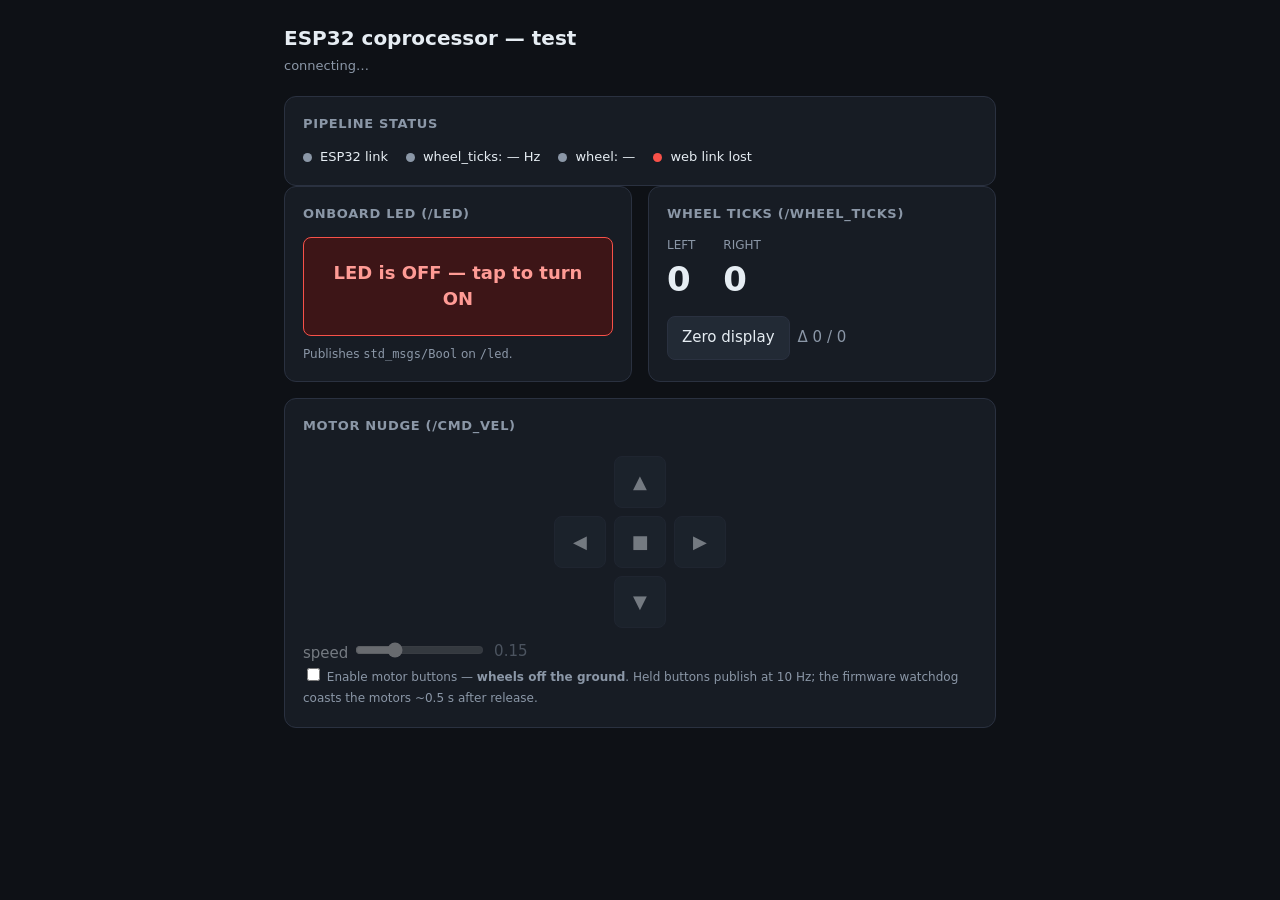
==== firmware/esp32_coprocessor/webtest/index.html @ 497e55a5 "esp32: single-channel encoders + suspension switch, native agent, web test rig Firmware (firmware/es" ====
<!DOCTYPE html>
<html lang="en">
<head>
<meta charset="utf-8">
<meta name="viewport" content="width=device-width, initial-scale=1">
<title>ESP32 coprocessor — test</title>
<style>
  :root { --bg:#0e1116; --card:#171c24; --line:#2a3140; --fg:#e6edf3;
          --mut:#8b97a7; --ok:#3fb950; --bad:#f85149; --acc:#2f81f7; }
  * { box-sizing: border-box; }
  body { margin:0; font:15px/1.45 system-ui,sans-serif; background:var(--bg);
         color:var(--fg); padding:24px; max-width:760px; margin:0 auto; }
  h1 { font-size:20px; margin:0 0 4px; }
  .sub { color:var(--mut); margin:0 0 20px; font-size:13px; }
  .grid { display:grid; gap:16px; grid-template-columns:1fr 1fr; }
  .card { background:var(--card); border:1px solid var(--line); border-radius:12px;
          padding:18px; }
  .card.wide { grid-column:1 / -1; }
  .card h2 { font-size:13px; text-transform:uppercase; letter-spacing:.05em;
             color:var(--mut); margin:0 0 14px; }
  .statline { display:flex; gap:18px; flex-wrap:wrap; }
  .stat { display:flex; align-items:center; gap:8px; font-size:13px; }
  .dot { width:9px; height:9px; border-radius:50%; background:var(--mut); }
  .dot.on { background:var(--ok); box-shadow:0 0 8px var(--ok); }
  .dot.off { background:var(--bad); }
  .big { font-variant-numeric:tabular-nums; font-size:34px; font-weight:600; }
  .enc { display:flex; gap:28px; }
  .enc .lbl { color:var(--mut); font-size:12px; text-transform:uppercase; }
  button { font:inherit; color:var(--fg); background:#222a35; border:1px solid var(--line);
           border-radius:8px; padding:10px 14px; cursor:pointer; }
  button:hover { border-color:var(--acc); }
  button:active { transform:translateY(1px); }
  .ledbtn { width:100%; padding:22px; font-size:18px; font-weight:600;
            border:1px solid var(--line); }
  .ledbtn.on  { background:#143d1f; border-color:var(--ok); color:#7ee787; }
  .ledbtn.off { background:#3d1517; border-color:var(--bad); color:#ff9b95; }
  .row { display:flex; gap:8px; align-items:center; flex-wrap:wrap; }
  .pad { display:grid; grid-template-columns:repeat(3,52px); grid-template-rows:repeat(3,52px);
         gap:8px; justify-content:center; margin-top:6px; }
  .pad button { padding:0; font-size:18px; }
  .pad .c { grid-column:2; } .pad .l { grid-column:1; grid-row:2; }
  .pad .s { grid-column:2; grid-row:2; } .pad .r { grid-column:3; grid-row:2; }
  .pad .d { grid-column:2; grid-row:3; }
  .warn { color:var(--mut); font-size:12px; margin:10px 0 0; }
  .mut { color:var(--mut); }
  a { color:var(--acc); }
  fieldset:disabled { opacity:.45; }
</style>
</head>
<body>
  <h1>ESP32 coprocessor — test</h1>
  <p class="sub" id="meta">connecting…</p>

  <div class="card wide">
    <h2>Pipeline status</h2>
    <div class="statline">
      <div class="stat"><span class="dot" id="d-node"></span> <span>ESP32 link</span></div>
      <div class="stat"><span class="dot" id="d-ticks"></span> <span id="t-rate">wheel_ticks: — Hz</span></div>
      <div class="stat"><span class="dot" id="d-susp"></span> <span id="t-susp">wheel: —</span></div>
      <div class="stat"><span class="dot off" id="d-web"></span> <span id="t-web">web link</span></div>
    </div>
  </div>

  <div class="grid">
    <div class="card">
      <h2>Onboard LED (/led)</h2>
      <button id="led" class="ledbtn off" onclick="toggleLed()">LED is OFF — tap to turn ON</button>
      <p class="warn">Publishes <code>std_msgs/Bool</code> on <code>/led</code>.</p>
    </div>

    <div class="card">
      <h2>Wheel ticks (/wheel_ticks)</h2>
      <div class="enc">
        <div><div class="lbl">left</div><div class="big" id="encL">0</div></div>
        <div><div class="lbl">right</div><div class="big" id="encR">0</div></div>
      </div>
      <div class="row" style="margin-top:12px">
        <button onclick="zero()">Zero display</button>
        <span class="mut" id="encDelta">Δ 0 / 0</span>
      </div>
    </div>

    <div class="card wide">
      <h2>Motor nudge (/cmd_vel)</h2>
      <fieldset id="motorFs" disabled style="border:none;padding:0;margin:0">
        <div class="pad">
          <button class="c" data-lin="1"  data-ang="0">▲</button>
          <button class="l" data-lin="0"  data-ang="1">◀</button>
          <button class="s" onclick="sendCmd(0,0)">■</button>
          <button class="r" data-lin="0"  data-ang="-1">▶</button>
          <button class="d" data-lin="-1" data-ang="0">▼</button>
        </div>
        <div class="row" style="margin-top:12px">
          <label>speed <input type="range" id="spd" min="0.05" max="0.4" step="0.05" value="0.15"></label>
          <span class="mut" id="spdv">0.15</span>
        </div>
      </fieldset>
      <label class="warn"><input type="checkbox" id="armed" onchange="arm()">
        Enable motor buttons — <b>wheels off the ground</b>. Held buttons publish at 10&nbsp;Hz;
        the firmware watchdog coasts the motors ~0.5&nbsp;s after release.</label>
    </div>
  </div>

<script>
let ledOn = false, base = [0, 0], lastSample = null;

async function post(path, body) {
  try { await fetch(path, {method:'POST', headers:{'Content-Type':'application/json'},
                          body: JSON.stringify(body)}); }
  catch (e) { /* shown via web-link dot on next poll */ }
}
function toggleLed() { ledOn = !ledOn; post('/led', {on: ledOn}); render({led: ledOn}, true); }
function sendCmd(lin, ang) { post('/cmd_vel', {lin, ang}); }
function zero() { base = curTicks.slice(); }
function arm() { document.getElementById('motorFs').disabled = !document.getElementById('armed').checked;
                if (!document.getElementById('armed').checked) sendCmd(0,0); }

const spd = document.getElementById('spd');
spd.oninput = () => document.getElementById('spdv').textContent = (+spd.value).toFixed(2);

// Hold-to-drive: repeat cmd_vel at 10 Hz so the firmware watchdog stays fed.
let held = null;
for (const b of document.querySelectorAll('.pad button[data-lin]')) {
  const press = () => {
    const s = +spd.value, lin = (+b.dataset.lin) * s, ang = (+b.dataset.ang) * s * 8;
    sendCmd(lin, ang);
    clearInterval(held); held = setInterval(() => sendCmd(lin, ang), 100);
  };
  const release = () => { clearInterval(held); held = null; sendCmd(0, 0); };
  b.addEventListener('mousedown', press);  b.addEventListener('touchstart', e => {e.preventDefault(); press();});
  b.addEventListener('mouseup', release);  b.addEventListener('mouseleave', release);
  b.addEventListener('touchend', release);
}

let curTicks = [0, 0];
function render(s) {
  if ('led' in s) {
    ledOn = s.led;
    const el = document.getElementById('led');
    el.className = 'ledbtn ' + (ledOn ? 'on' : 'off');
    el.textContent = ledOn ? 'LED is ON — tap to turn OFF' : 'LED is OFF — tap to turn ON';
  }
}

function dot(id, ok) { document.getElementById(id).className = 'dot ' + (ok ? 'on' : 'off'); }

async function poll() {
  let s;
  try { s = await (await fetch('/state')).json(); dot('d-web', true);
        document.getElementById('t-web').textContent = 'web link'; }
  catch (e) { dot('d-web', false); document.getElementById('t-web').textContent = 'web link lost';
              return; }

  render(s);
  curTicks = s.ticks;
  document.getElementById('encL').textContent = s.ticks[0];
  document.getElementById('encR').textContent = s.ticks[1];
  document.getElementById('encDelta').textContent =
      `Δ ${s.ticks[0]-base[0]} / ${s.ticks[1]-base[1]}`;

  // rate from successive count samples
  const now = performance.now();
  let rate = 0;
  if (lastSample) {
    const dt = (now - lastSample.t) / 1000;
    if (dt > 0) rate = (s.count - lastSample.count) / dt;
  }
  lastSample = {t: now, count: s.count};
  const fresh = s.age != null && s.age < 1.0;
  dot('d-ticks', fresh);
  document.getElementById('t-rate').textContent =
      `wheel_ticks: ${fresh ? rate.toFixed(0) : '—'} Hz`;
  dot('d-node', s.node);

  // wheel suspension: green = on the ground (ready to drive), red = up/suspended.
  const suspDot = document.getElementById('d-susp'), suspTxt = document.getElementById('t-susp');
  if (s.suspended === true)       { suspDot.className = 'dot off'; suspTxt.textContent = 'wheel: UP (suspended)'; }
  else if (s.suspended === false) { suspDot.className = 'dot on';  suspTxt.textContent = 'wheel: down (on ground)'; }
  else                            { suspDot.className = 'dot';     suspTxt.textContent = 'wheel: —'; }

  document.getElementById('meta').textContent =
      s.info || `${s.rmw} · ${s.dev} · ${s.node ? 'ESP32 connected' : 'waiting for ESP32…'}`;
}
setInterval(poll, 150);
poll();
</script>
</body>
</html>
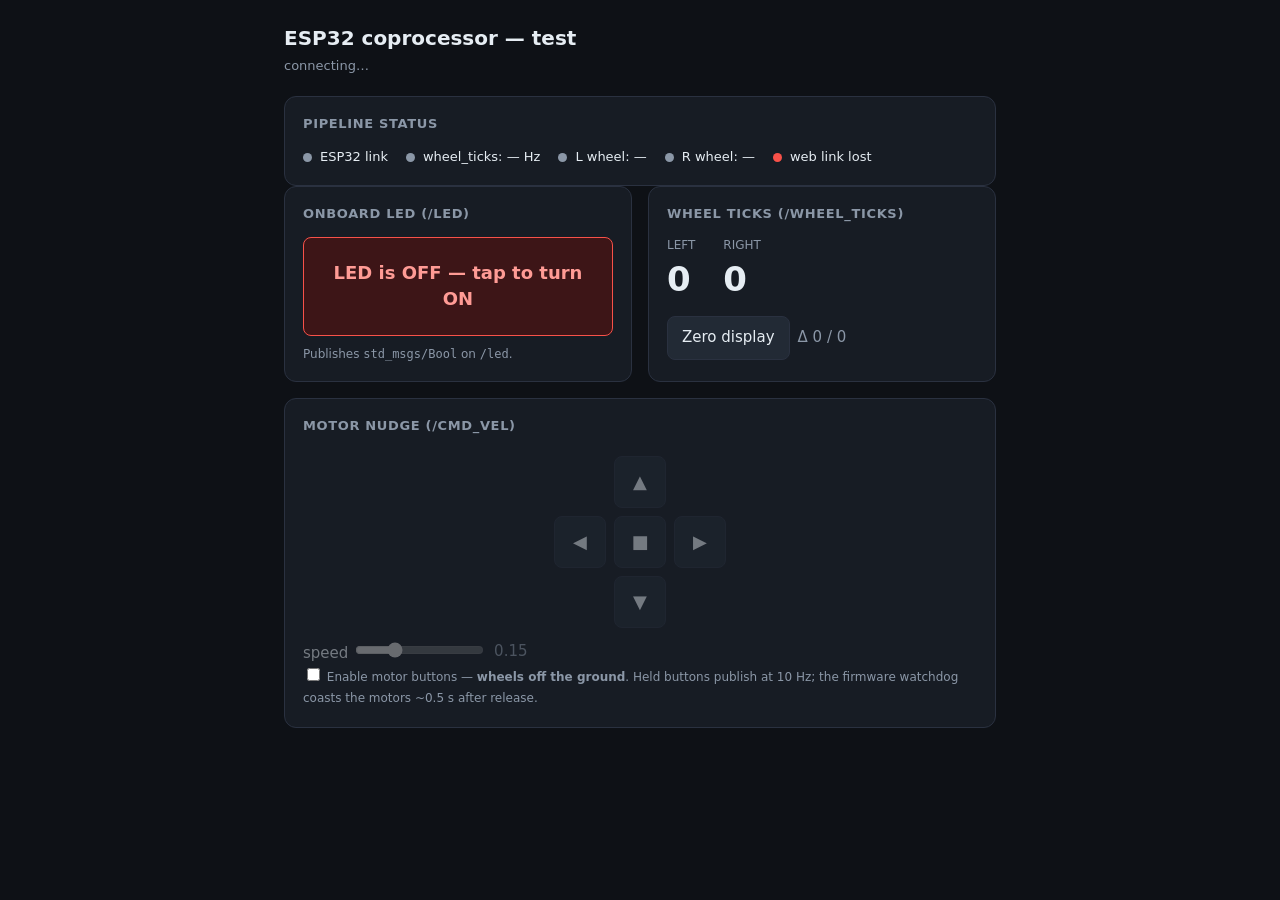
==== commit ffdaf061: "esp32: add right wheel encoder + per-wheel suspension switches - Enable the right single-channel enc" ====
--- a/firmware/esp32_coprocessor/webtest/index.html
+++ b/firmware/esp32_coprocessor/webtest/index.html
@@ -56,7 +56,8 @@
     <div class="statline">
       <div class="stat"><span class="dot" id="d-node"></span> <span>ESP32 link</span></div>
       <div class="stat"><span class="dot" id="d-ticks"></span> <span id="t-rate">wheel_ticks: — Hz</span></div>
-      <div class="stat"><span class="dot" id="d-susp"></span> <span id="t-susp">wheel: —</span></div>
+      <div class="stat"><span class="dot" id="d-suspL"></span> <span id="t-suspL">L wheel: —</span></div>
+      <div class="stat"><span class="dot" id="d-suspR"></span> <span id="t-suspR">R wheel: —</span></div>
       <div class="stat"><span class="dot off" id="d-web"></span> <span id="t-web">web link</span></div>
     </div>
   </div>
@@ -144,6 +145,13 @@
 
 function dot(id, ok) { document.getElementById(id).className = 'dot ' + (ok ? 'on' : 'off'); }
 
+function wheelSusp(dotId, txtId, label, val) {
+  const d = document.getElementById(dotId), t = document.getElementById(txtId);
+  if (val === true)       { d.className = 'dot off'; t.textContent = `${label}: UP (suspended)`; }
+  else if (val === false) { d.className = 'dot on';  t.textContent = `${label}: down`; }
+  else                    { d.className = 'dot';     t.textContent = `${label}: —`; }
+}
+
 async function poll() {
   let s;
   try { s = await (await fetch('/state')).json(); dot('d-web', true);
@@ -173,10 +181,8 @@
   dot('d-node', s.node);
 
   // wheel suspension: green = on the ground (ready to drive), red = up/suspended.
-  const suspDot = document.getElementById('d-susp'), suspTxt = document.getElementById('t-susp');
-  if (s.suspended === true)       { suspDot.className = 'dot off'; suspTxt.textContent = 'wheel: UP (suspended)'; }
-  else if (s.suspended === false) { suspDot.className = 'dot on';  suspTxt.textContent = 'wheel: down (on ground)'; }
-  else                            { suspDot.className = 'dot';     suspTxt.textContent = 'wheel: —'; }
+  wheelSusp('d-suspL', 't-suspL', 'L wheel', s.susp_left);
+  wheelSusp('d-suspR', 't-suspR', 'R wheel', s.susp_right);
 
   document.getElementById('meta').textContent =
       s.info || `${s.rmw} · ${s.dev} · ${s.node ? 'ESP32 connected' : 'waiting for ESP32…'}`;
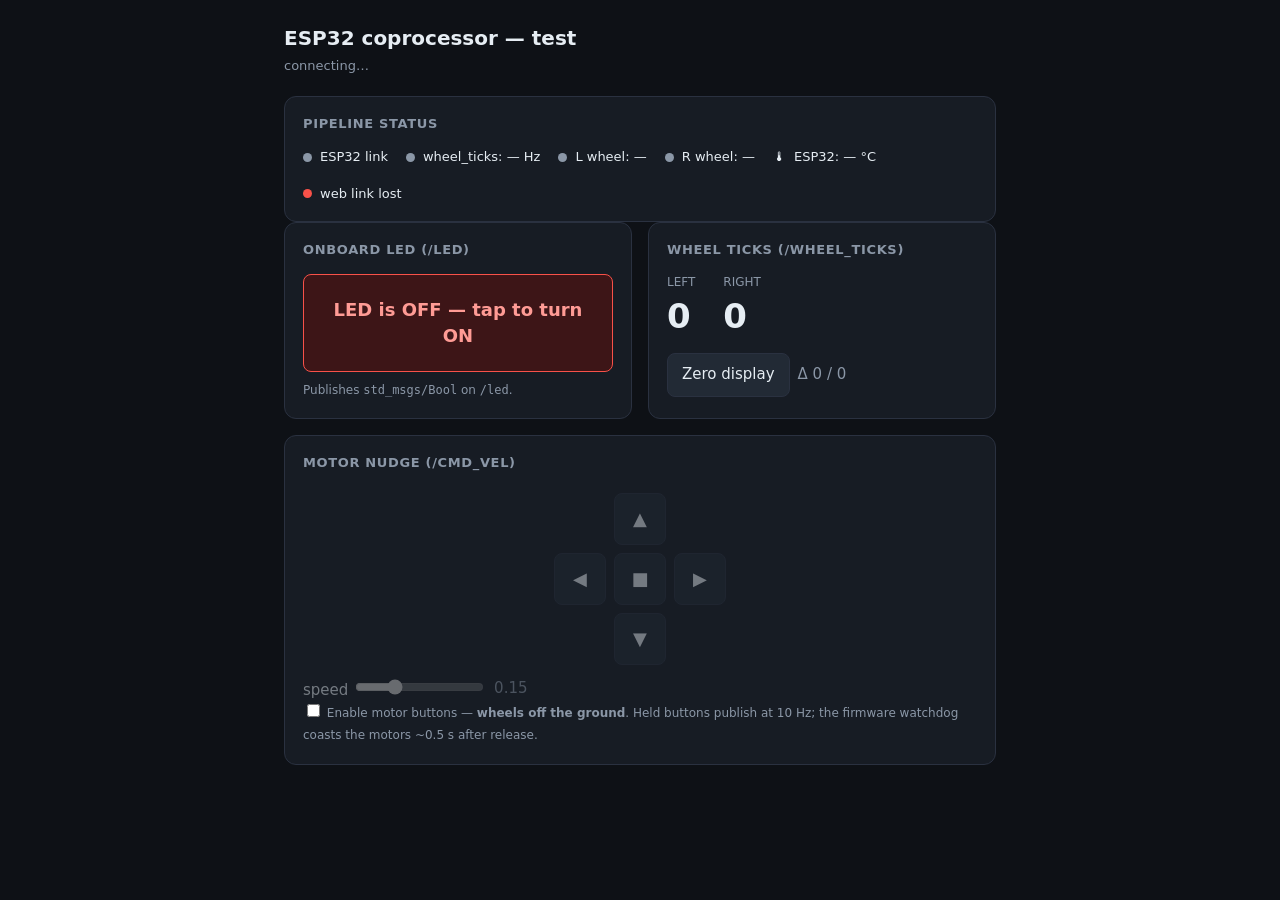
==== commit 8d8174d6: "esp32: publish internal die temperature + add wiring notes - Add /esp32_temp (std_msgs/Float32): ESP" ====
--- a/firmware/esp32_coprocessor/webtest/index.html
+++ b/firmware/esp32_coprocessor/webtest/index.html
@@ -58,6 +58,7 @@
       <div class="stat"><span class="dot" id="d-ticks"></span> <span id="t-rate">wheel_ticks: — Hz</span></div>
       <div class="stat"><span class="dot" id="d-suspL"></span> <span id="t-suspL">L wheel: —</span></div>
       <div class="stat"><span class="dot" id="d-suspR"></span> <span id="t-suspR">R wheel: —</span></div>
+      <div class="stat">🌡 <span id="t-temp">ESP32: — °C</span></div>
       <div class="stat"><span class="dot off" id="d-web"></span> <span id="t-web">web link</span></div>
     </div>
   </div>
@@ -183,6 +184,8 @@
   // wheel suspension: green = on the ground (ready to drive), red = up/suspended.
   wheelSusp('d-suspL', 't-suspL', 'L wheel', s.susp_left);
   wheelSusp('d-suspR', 't-suspR', 'R wheel', s.susp_right);
+  document.getElementById('t-temp').textContent =
+      `ESP32: ${typeof s.temp === 'number' ? s.temp.toFixed(1) : '—'} °C`;
 
   document.getElementById('meta').textContent =
       s.info || `${s.rmw} · ${s.dev} · ${s.node ? 'ESP32 connected' : 'waiting for ESP32…'}`;
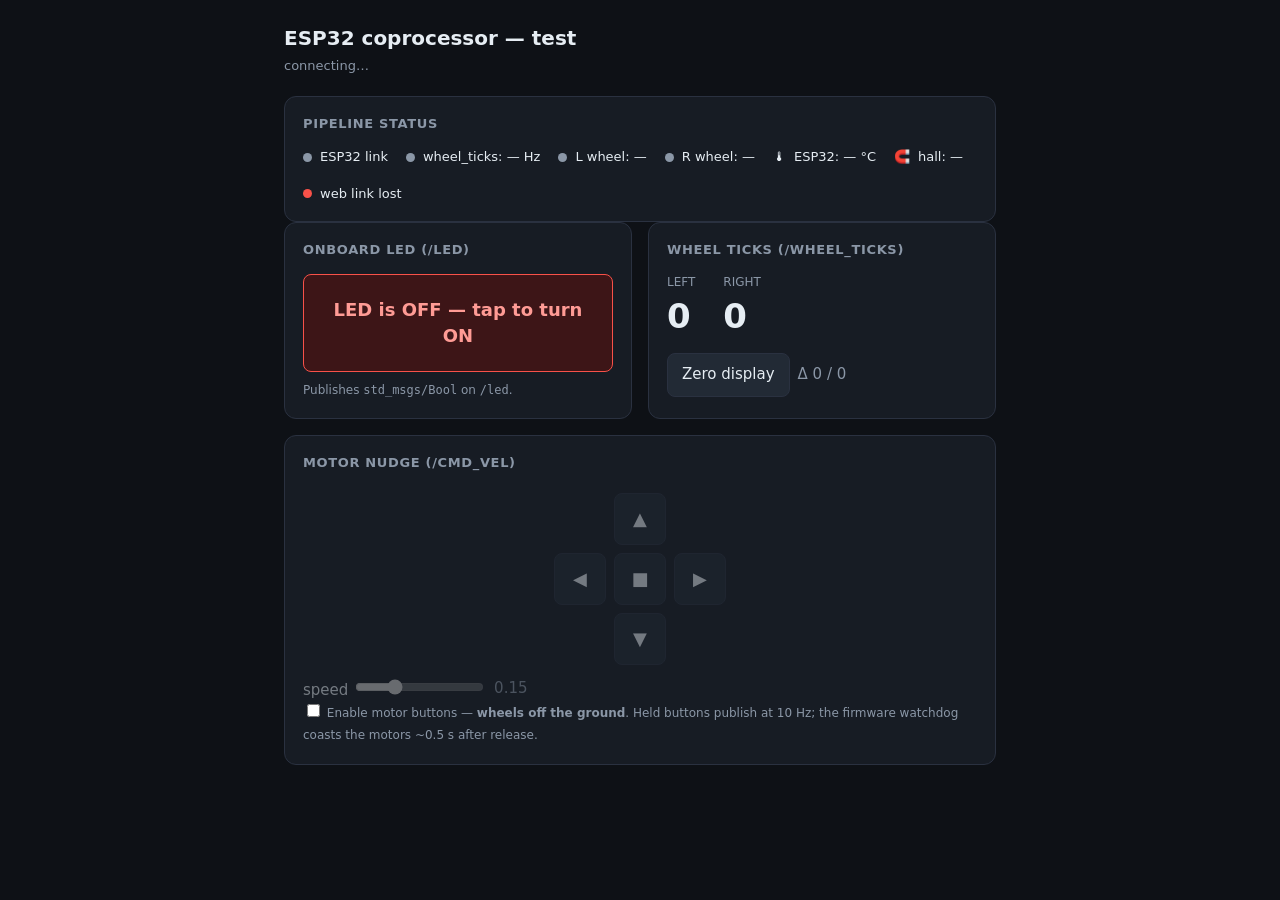
==== commit 22dc069d: "esp32: disable radios + publish internal hall sensor - Release the Bluetooth controller's reserved R" ====
--- a/firmware/esp32_coprocessor/webtest/index.html
+++ b/firmware/esp32_coprocessor/webtest/index.html
@@ -59,6 +59,7 @@
       <div class="stat"><span class="dot" id="d-suspL"></span> <span id="t-suspL">L wheel: —</span></div>
       <div class="stat"><span class="dot" id="d-suspR"></span> <span id="t-suspR">R wheel: —</span></div>
       <div class="stat">🌡 <span id="t-temp">ESP32: — °C</span></div>
+      <div class="stat">🧲 <span id="t-hall">hall: —</span></div>
       <div class="stat"><span class="dot off" id="d-web"></span> <span id="t-web">web link</span></div>
     </div>
   </div>
@@ -186,6 +187,8 @@
   wheelSusp('d-suspR', 't-suspR', 'R wheel', s.susp_right);
   document.getElementById('t-temp').textContent =
       `ESP32: ${typeof s.temp === 'number' ? s.temp.toFixed(1) : '—'} °C`;
+  document.getElementById('t-hall').textContent =
+      `hall: ${typeof s.hall === 'number' ? s.hall : '—'}`;
 
   document.getElementById('meta').textContent =
       s.info || `${s.rmw} · ${s.dev} · ${s.node ? 'ESP32 connected' : 'waiting for ESP32…'}`;
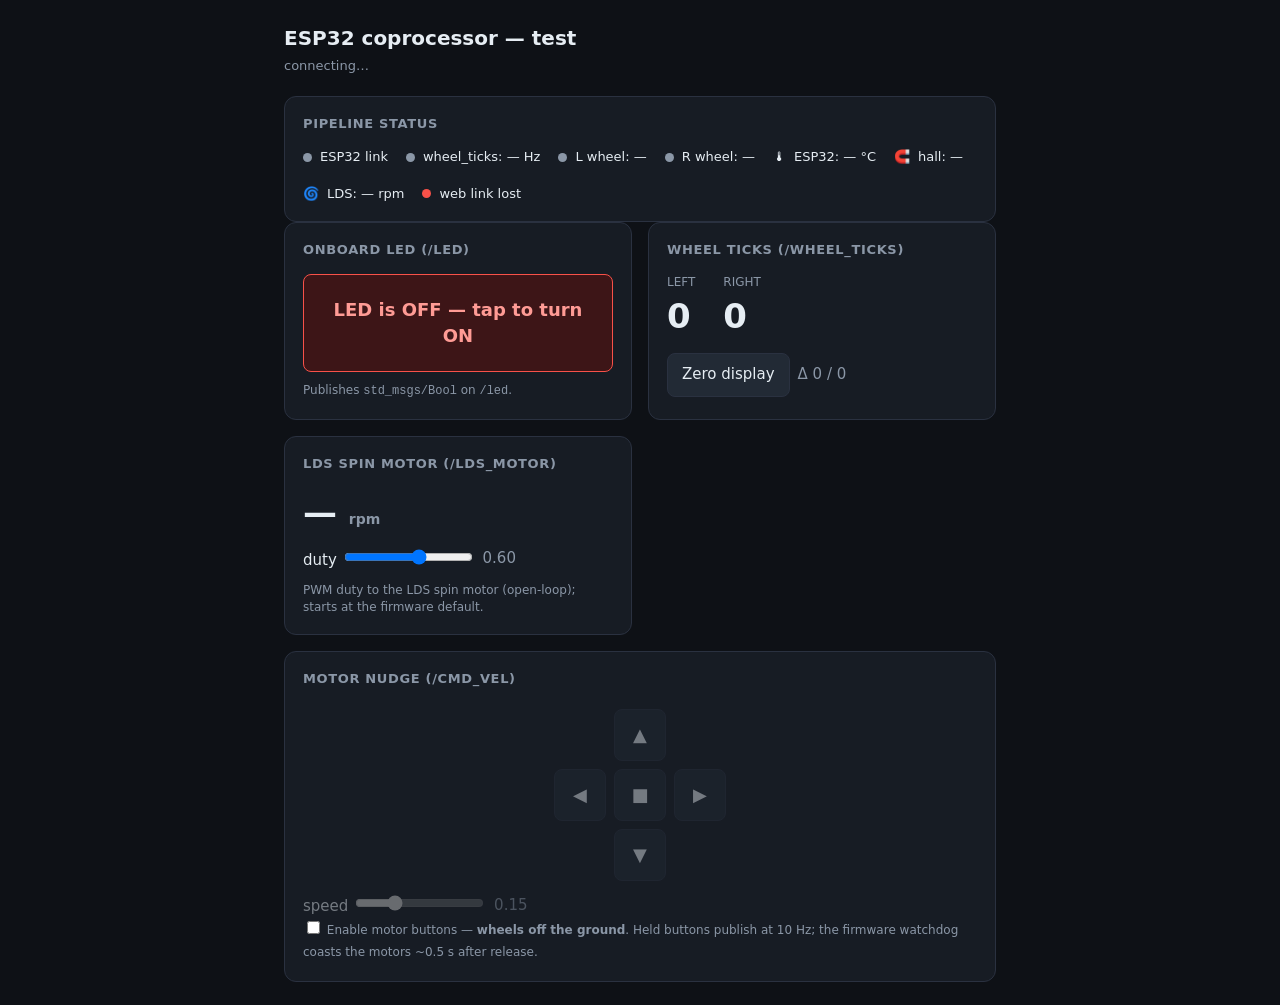
==== commit c76e1345: "lds update" ====
--- a/firmware/esp32_coprocessor/webtest/index.html
+++ b/firmware/esp32_coprocessor/webtest/index.html
@@ -60,6 +60,7 @@
       <div class="stat"><span class="dot" id="d-suspR"></span> <span id="t-suspR">R wheel: —</span></div>
       <div class="stat">🌡 <span id="t-temp">ESP32: — °C</span></div>
       <div class="stat">🧲 <span id="t-hall">hall: —</span></div>
+      <div class="stat">🌀 <span id="t-lds">LDS: — rpm</span></div>
       <div class="stat"><span class="dot off" id="d-web"></span> <span id="t-web">web link</span></div>
     </div>
   </div>
@@ -81,6 +82,16 @@
         <button onclick="zero()">Zero display</button>
         <span class="mut" id="encDelta">Δ 0 / 0</span>
       </div>
+    </div>
+
+    <div class="card">
+      <h2>LDS spin motor (/lds_motor)</h2>
+      <div class="big" id="ldsRpm">— <span class="mut" style="font-size:14px">rpm</span></div>
+      <div class="row" style="margin-top:10px">
+        <label>duty <input type="range" id="lds" min="0" max="1" step="0.02" value="0.6"></label>
+        <span class="mut" id="ldsv">0.60</span>
+      </div>
+      <p class="warn">PWM duty to the LDS spin motor (open-loop); starts at the firmware default.</p>
     </div>
 
     <div class="card wide">
@@ -121,6 +132,13 @@
 const spd = document.getElementById('spd');
 spd.oninput = () => document.getElementById('spdv').textContent = (+spd.value).toFixed(2);
 
+// LDS spin-motor duty slider -> /lds_motor
+const lds = document.getElementById('lds');
+lds.oninput = () => {
+  document.getElementById('ldsv').textContent = (+lds.value).toFixed(2);
+  post('/lds_motor', {duty: +lds.value});
+};
+
 // Hold-to-drive: repeat cmd_vel at 10 Hz so the firmware watchdog stays fed.
 let held = null;
 for (const b of document.querySelectorAll('.pad button[data-lin]')) {
@@ -189,6 +207,10 @@
       `ESP32: ${typeof s.temp === 'number' ? s.temp.toFixed(1) : '—'} °C`;
   document.getElementById('t-hall').textContent =
       `hall: ${typeof s.hall === 'number' ? s.hall : '—'}`;
+  const rpm = typeof s.lds_rpm === 'number' ? s.lds_rpm.toFixed(0) : '—';
+  document.getElementById('t-lds').textContent = `LDS: ${rpm} rpm`;
+  document.getElementById('ldsRpm').innerHTML =
+      `${rpm} <span class="mut" style="font-size:14px">rpm</span>`;
 
   document.getElementById('meta').textContent =
       s.info || `${s.rmw} · ${s.dev} · ${s.node ? 'ESP32 connected' : 'waiting for ESP32…'}`;
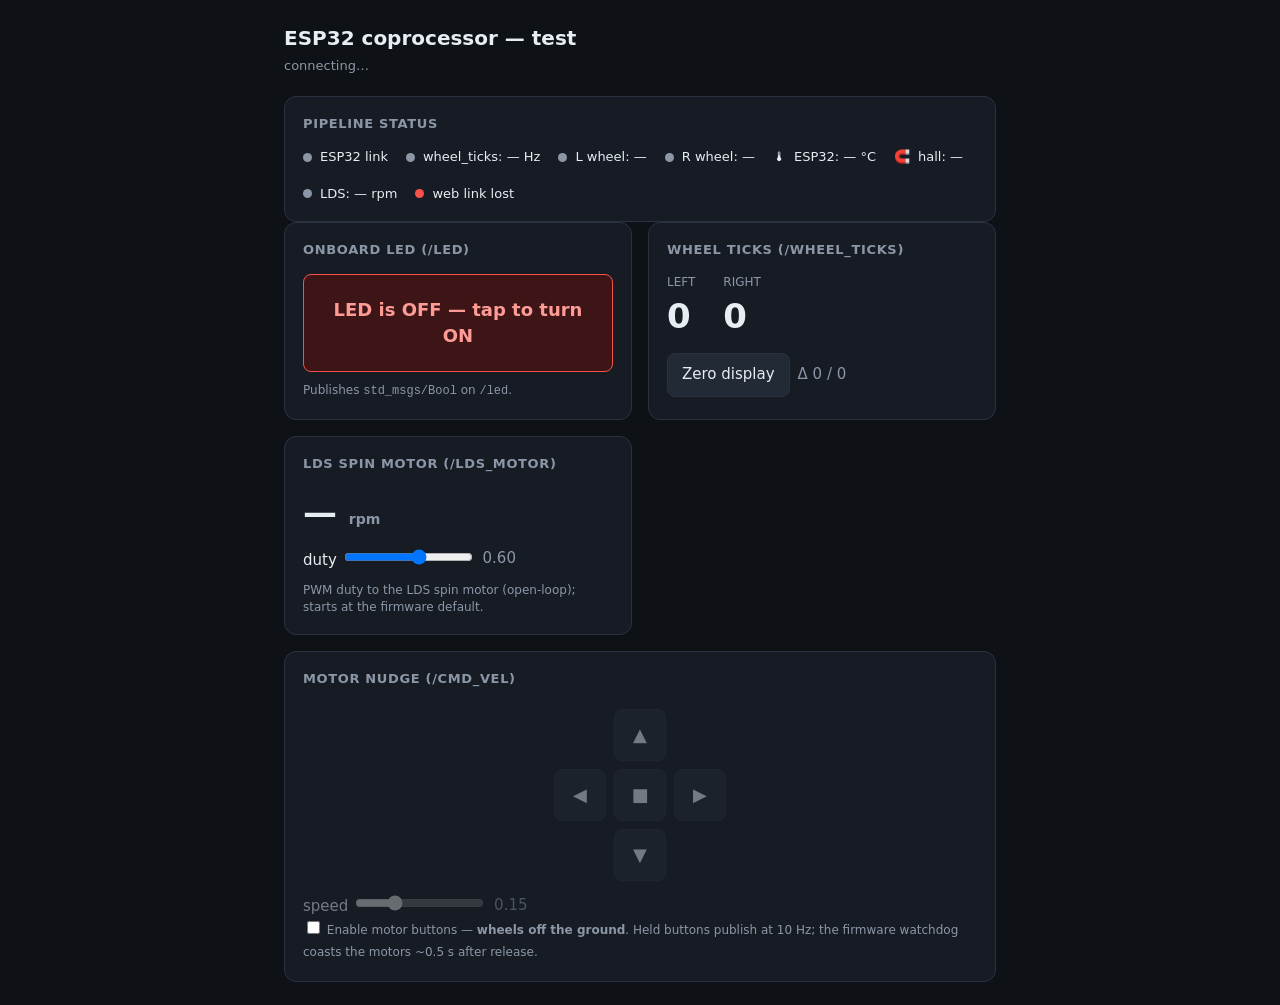
==== commit 3b6fc9db: "esp32: LDS staleness + frame-rate (don't hold last RPM when data stops) - Zero /lds_rpm when no vali" ====
--- a/firmware/esp32_coprocessor/webtest/index.html
+++ b/firmware/esp32_coprocessor/webtest/index.html
@@ -60,7 +60,7 @@
       <div class="stat"><span class="dot" id="d-suspR"></span> <span id="t-suspR">R wheel: —</span></div>
       <div class="stat">🌡 <span id="t-temp">ESP32: — °C</span></div>
       <div class="stat">🧲 <span id="t-hall">hall: —</span></div>
-      <div class="stat">🌀 <span id="t-lds">LDS: — rpm</span></div>
+      <div class="stat"><span class="dot" id="d-lds"></span> <span id="t-lds">LDS: — rpm</span></div>
       <div class="stat"><span class="dot off" id="d-web"></span> <span id="t-web">web link</span></div>
     </div>
   </div>
@@ -207,10 +207,17 @@
       `ESP32: ${typeof s.temp === 'number' ? s.temp.toFixed(1) : '—'} °C`;
   document.getElementById('t-hall').textContent =
       `hall: ${typeof s.hall === 'number' ? s.hall : '—'}`;
-  const rpm = typeof s.lds_rpm === 'number' ? s.lds_rpm.toFixed(0) : '—';
-  document.getElementById('t-lds').textContent = `LDS: ${rpm} rpm`;
-  document.getElementById('ldsRpm').innerHTML =
-      `${rpm} <span class="mut" style="font-size:14px">rpm</span>`;
+  // LDS: green dot only while frames are actually arriving (lds_hz > 0); RPM is
+  // already zeroed by the firmware when the stream goes stale.
+  const ldsRx = typeof s.lds_hz === 'number' && s.lds_hz > 0;
+  const rpm = typeof s.lds_rpm === 'number' ? s.lds_rpm.toFixed(0) : '0';
+  const hz = typeof s.lds_hz === 'number' ? s.lds_hz.toFixed(0) : '0';
+  dot('d-lds', ldsRx);
+  document.getElementById('t-lds').textContent =
+      ldsRx ? `LDS: ${rpm} rpm · ${hz} Hz` : 'LDS: no data';
+  document.getElementById('ldsRpm').innerHTML = ldsRx
+      ? `${rpm} <span class="mut" style="font-size:14px">rpm · ${hz} Hz</span>`
+      : `<span class="mut" style="font-size:18px">no data</span>`;
 
   document.getElementById('meta').textContent =
       s.info || `${s.rmw} · ${s.dev} · ${s.node ? 'ESP32 connected' : 'waiting for ESP32…'}`;
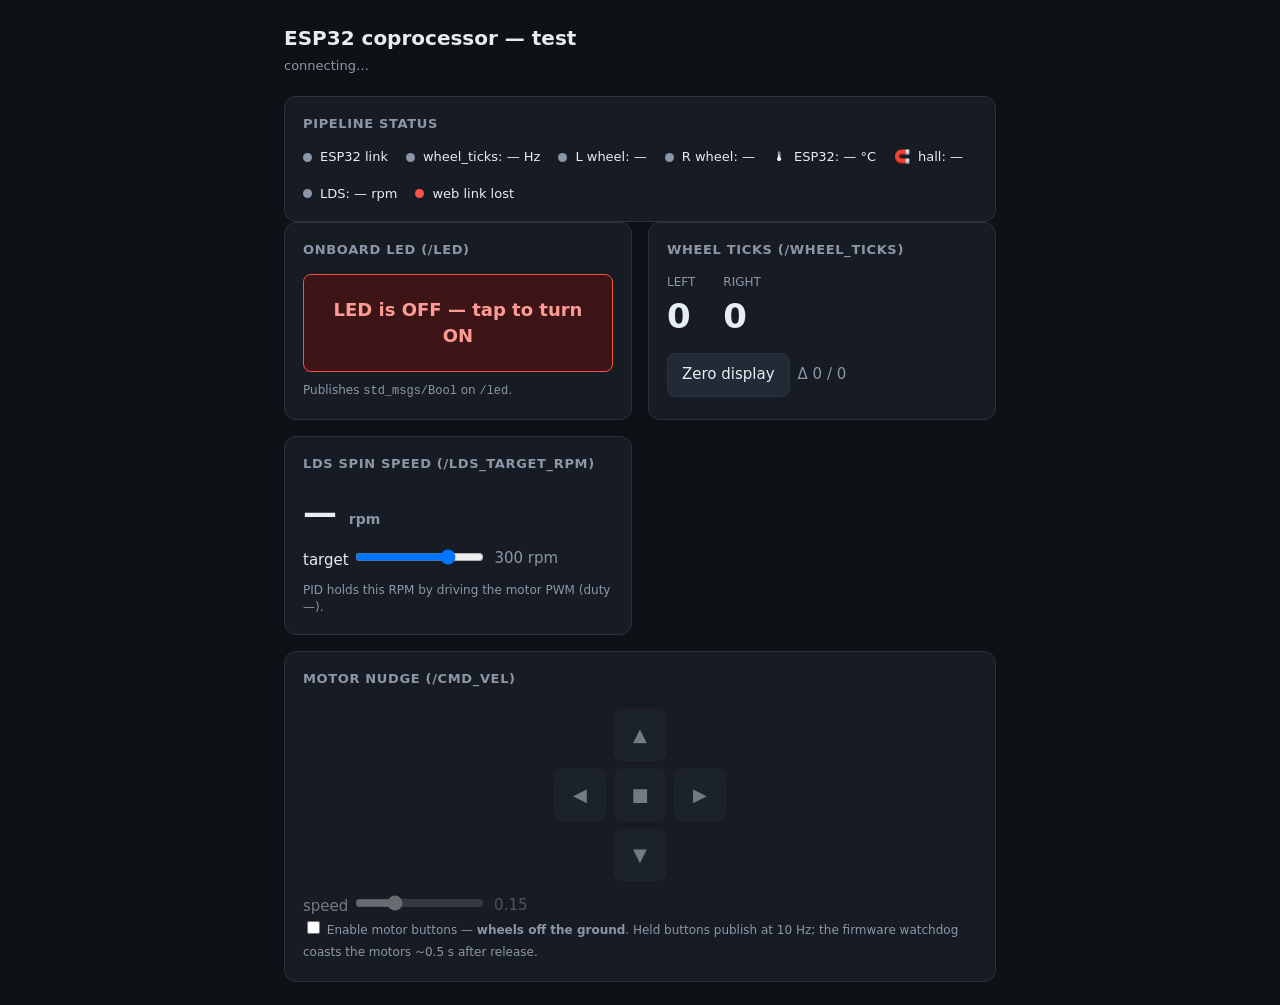
==== commit cf07aae5: "esp32: closed-loop PID spin-speed control for the LDS - Replace the open-loop /lds_motor duty topic " ====
--- a/firmware/esp32_coprocessor/webtest/index.html
+++ b/firmware/esp32_coprocessor/webtest/index.html
@@ -85,13 +85,13 @@
     </div>
 
     <div class="card">
-      <h2>LDS spin motor (/lds_motor)</h2>
+      <h2>LDS spin speed (/lds_target_rpm)</h2>
       <div class="big" id="ldsRpm">— <span class="mut" style="font-size:14px">rpm</span></div>
       <div class="row" style="margin-top:10px">
-        <label>duty <input type="range" id="lds" min="0" max="1" step="0.02" value="0.6"></label>
-        <span class="mut" id="ldsv">0.60</span>
+        <label>target <input type="range" id="lds" min="0" max="400" step="10" value="300"></label>
+        <span class="mut" id="ldsv">300 rpm</span>
       </div>
-      <p class="warn">PWM duty to the LDS spin motor (open-loop); starts at the firmware default.</p>
+      <p class="warn">PID holds this RPM by driving the motor PWM (duty <span id="ldsDuty">—</span>).</p>
     </div>
 
     <div class="card wide">
@@ -132,11 +132,11 @@
 const spd = document.getElementById('spd');
 spd.oninput = () => document.getElementById('spdv').textContent = (+spd.value).toFixed(2);
 
-// LDS spin-motor duty slider -> /lds_motor
+// LDS target-RPM slider -> /lds_target_rpm (PID setpoint)
 const lds = document.getElementById('lds');
 lds.oninput = () => {
-  document.getElementById('ldsv').textContent = (+lds.value).toFixed(2);
-  post('/lds_motor', {duty: +lds.value});
+  document.getElementById('ldsv').textContent = `${lds.value} rpm`;
+  post('/lds_target', {rpm: +lds.value});
 };
 
 // Hold-to-drive: repeat cmd_vel at 10 Hz so the firmware watchdog stays fed.
@@ -218,6 +218,8 @@
   document.getElementById('ldsRpm').innerHTML = ldsRx
       ? `${rpm} <span class="mut" style="font-size:14px">rpm · ${hz} Hz</span>`
       : `<span class="mut" style="font-size:18px">no data</span>`;
+  document.getElementById('ldsDuty').textContent =
+      typeof s.lds_duty === 'number' ? `${(s.lds_duty * 100).toFixed(0)}%` : '—';
 
   document.getElementById('meta').textContent =
       s.info || `${s.rmw} · ${s.dev} · ${s.node ? 'ESP32 connected' : 'waiting for ESP32…'}`;
